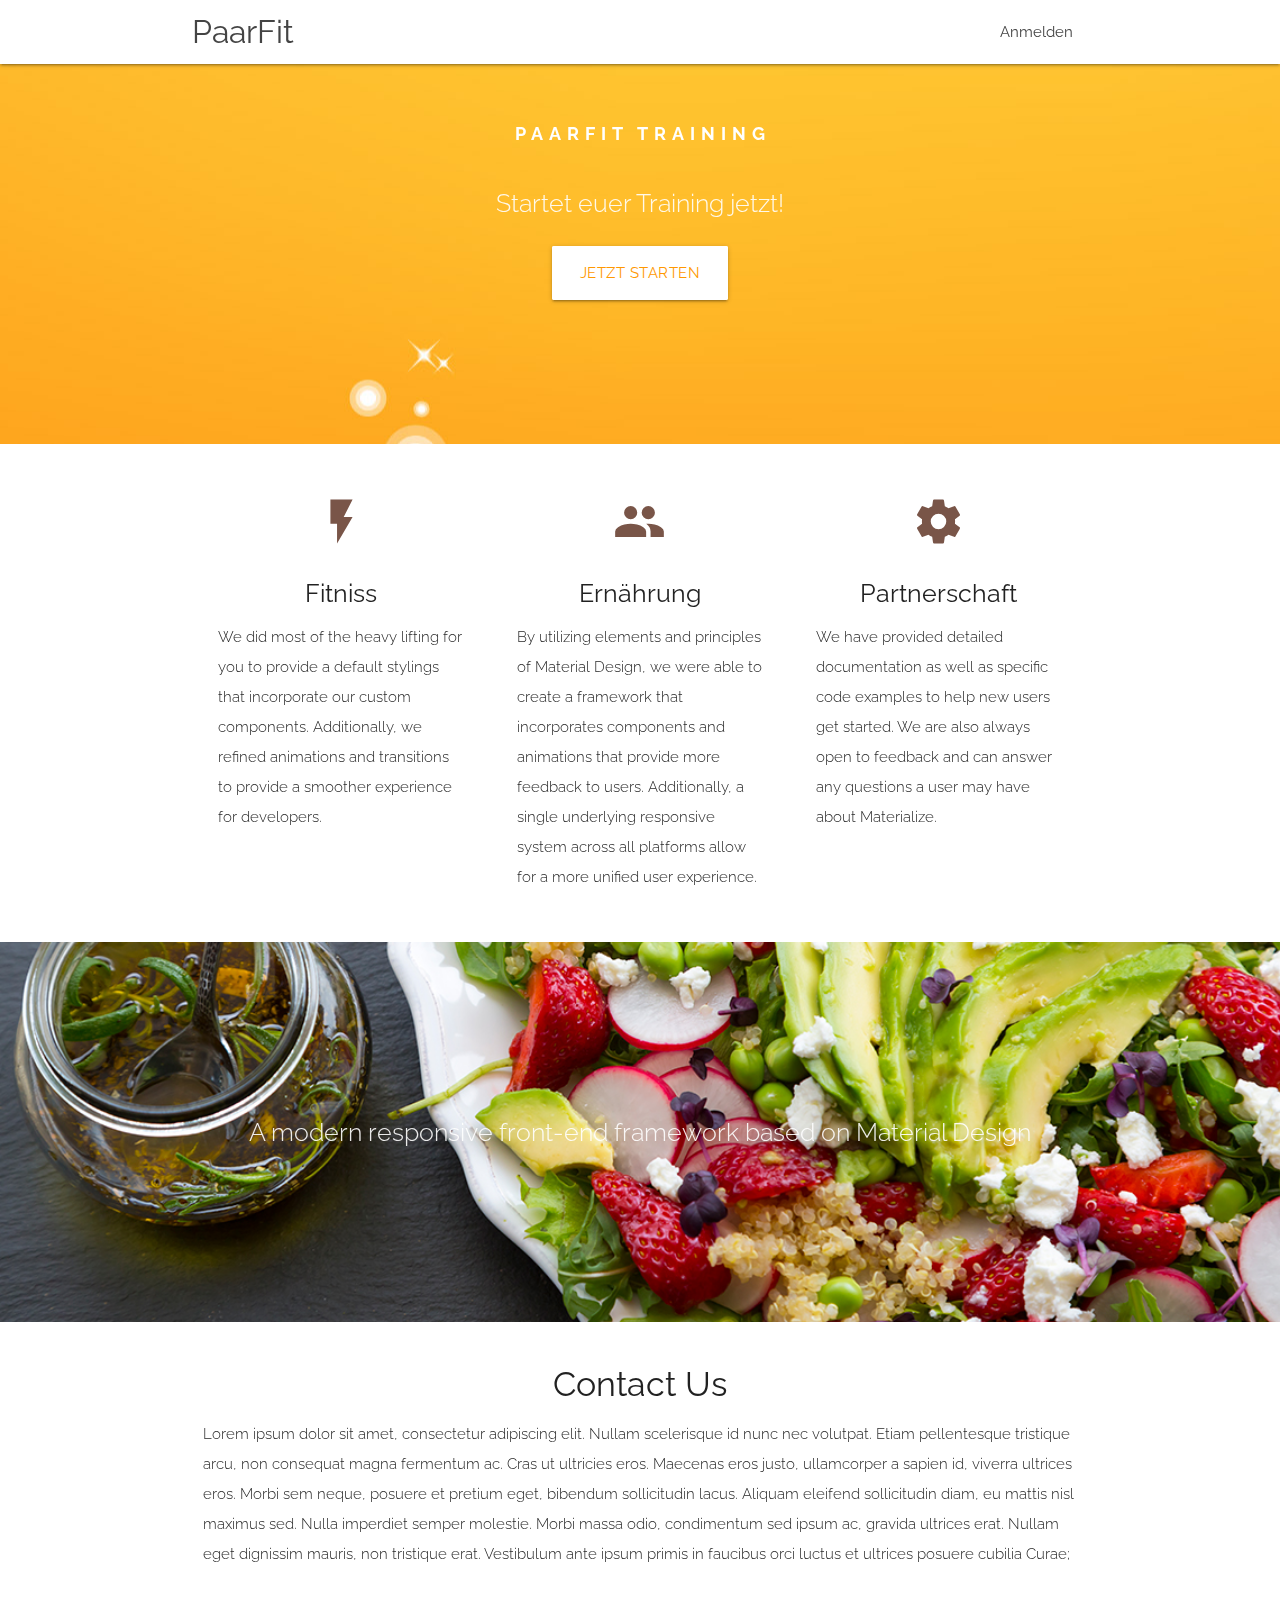
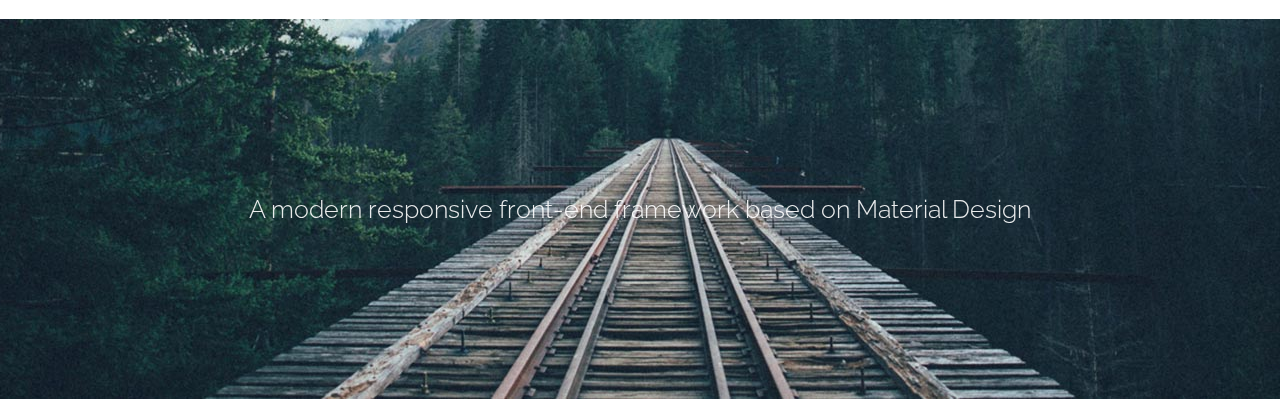
==== index.html @ 43082332 "first commit" ====
<!DOCTYPE html>
<html lang="en">

<head>
  <meta http-equiv="Content-Type" content="text/html; charset=UTF-8" />
  <meta name="viewport" content="width=device-width, initial-scale=1" />
  <title>PaarFit</title>

  <!-- CSS  -->
  <link rel='stylesheet prefetch' href='https://fonts.googleapis.com/css?family=Raleway'>
  <link href="https://fonts.googleapis.com/icon?family=Material+Icons" rel="stylesheet">
  <link href="css/materialize.css" type="text/css" rel="stylesheet" media="screen,projection" />
  <link href="css/style.css" type="text/css" rel="stylesheet" media="screen,projection" />
</head>

<body>
  <nav class="white" role="navigation">
    <div class="nav-wrapper container">
      <a id="logo-container" href="#" class="brand-logo">PaarFit</a>
      <ul class="right hide-on-med-and-down">
        <li><a href="login.html">Anmelden</a></li>
      </ul>

      <ul id="nav-mobile" class="sidenav">
        <li><a href="login.html">Anmelden</a></li>
      </ul>
      <a href="#" data-target="nav-mobile" class="sidenav-trigger"><i class="material-icons">menu</i></a>
    </div>
  </nav>

  <div id="index-banner" class="parallax-container">
    <div class="section no-pad-bot">
      <div class="container">
        <br><br>
        <h1 class="header center white-text">PaarFit Training</h1>
        <div class="row center">
          <h5 class="header col s12 light">Startet euer Training jetzt!</h5>
        </div>
        <div class="row center">
          <a href="login.html" id="download-button" class="btn-large waves-effect pulse white orange-text">Jetzt
            starten</a>
        </div>
        <br><br>

      </div>
    </div>
    <div class="parallax"><img src="img/background1.jpg" alt="Unsplashed background img 1"></div>
  </div>


  <div class="container">
    <div class="section">

      <!--   Icon Section   -->
      <div class="row">
        <div class="col s12 m4">
          <div class="icon-block">
            <h2 class="center brown-text"><i class="material-icons">flash_on</i></h2>
            <h5 class="center">Fitniss</h5>

            <p class="light">We did most of the heavy lifting for you to provide a default stylings that incorporate
              our custom components. Additionally, we refined animations and transitions to provide a smoother
              experience for developers.</p>
          </div>
        </div>

        <div class="col s12 m4">
          <div class="icon-block">
            <h2 class="center brown-text"><i class="material-icons">group</i></h2>
            <h5 class="center">Ernährung</h5>

            <p class="light">By utilizing elements and principles of Material Design, we were able to create a
              framework that incorporates components and animations that provide more feedback to users. Additionally,
              a single underlying responsive system across all platforms allow for a more unified user experience.</p>
          </div>
        </div>

        <div class="col s12 m4">
          <div class="icon-block">
            <h2 class="center brown-text"><i class="material-icons">settings</i></h2>
            <h5 class="center">Partnerschaft</h5>

            <p class="light">We have provided detailed documentation as well as specific code examples to help new
              users get started. We are also always open to feedback and can answer any questions a user may have about
              Materialize.</p>
          </div>
        </div>
      </div>

    </div>
  </div>


  <div class="parallax-container valign-wrapper">
    <div class="section no-pad-bot">
      <div class="container">
        <div class="row center">
          <h5 class="header col s12 light">A modern responsive front-end framework based on Material Design</h5>
        </div>
      </div>
    </div>
    <div class="parallax"><img src="img/background2.jpg" alt="Unsplashed background img 2"></div>
  </div>

  <div class="container">
    <div class="section">

      <div class="row">
        <div class="col s12 center">
          <h3><i class="mdi-content-send brown-text"></i></h3>
          <h4>Contact Us</h4>
          <p class="left-align light">Lorem ipsum dolor sit amet, consectetur adipiscing elit. Nullam scelerisque id
            nunc nec volutpat. Etiam pellentesque tristique arcu, non consequat magna fermentum ac. Cras ut ultricies
            eros. Maecenas eros justo, ullamcorper a sapien id, viverra ultrices eros. Morbi sem neque, posuere et
            pretium eget, bibendum sollicitudin lacus. Aliquam eleifend sollicitudin diam, eu mattis nisl maximus sed.
            Nulla imperdiet semper molestie. Morbi massa odio, condimentum sed ipsum ac, gravida ultrices erat. Nullam
            eget dignissim mauris, non tristique erat. Vestibulum ante ipsum primis in faucibus orci luctus et ultrices
            posuere cubilia Curae;</p>
        </div>
      </div>

    </div>
  </div>


  <div class="parallax-container valign-wrapper">
    <div class="section no-pad-bot">
      <div class="container">
        <div class="row center">
          <h5 class="header col s12 light">A modern responsive front-end framework based on Material Design</h5>
        </div>
      </div>
    </div>
    <div class="parallax"><img src="img/background3.jpg" alt="Unsplashed background img 3"></div>
  </div>




  <!--  Scripts-->
  <script src="https://code.jquery.com/jquery-2.1.1.min.js"></script>
  <script src="js/materialize.js"></script>
  <script src="js/newInit.js"></script>

</body>

</html>
---- css/style.css ----
/* Custom Stylesheet */
/**
 * Use this file to override Materialize files so you can update
 * the core Materialize files in the future
 *
 * Made By MaterializeCSS.com
 */
html {
  font-family: "Raleway", sans-serif;

  background-size: cover;
  min-height: 100%;
}

.sidenav-overlay {
  z-index: 0;
  background-color: rgba(0, 0, 0, 0) !important;
}
img.responsive-img,
video.responsive-video {
  height: 200px !important;
}

h1 {
  font-size: 1.2em;
  font-weight: 700;
  margin-bottom: 1.5em;
  text-align: center;
  text-indent: 6px;
  letter-spacing: 6px;
  line-height: 1.4em;
  text-transform: uppercase;
}

input.submit {
  font-size: 0.8em;
  display: block;
  width: 100%;
  height: 40px;
  background: transparent;
  cursor: pointer;
  vertical-align: middle;
  letter-spacing: 2px;
  text-transform: uppercase;
  border: 1px solid #1e282c;
}
input.submit:hover {
  background-color: #1e282c;
  color: #ffffff;
  transition: 0.2s ease;
}

.content label,
.container .content input,
.container .content .extra-link {
  -moz-animation: slideIn 0.4s ease-in-out;
  -webkit-animation: slideIn 0.4s ease-in-out;
  animation: slideIn 0.4s ease-in-out;
}

nav ul a,
nav .brand-logo {
  color: #444;
}

p {
  line-height: 2rem;
}

.sidenav-trigger {
  color: #26a69a;
}

.parallax-container {
  min-height: 380px;
  line-height: 0;
  height: auto;
  color: rgba(255, 255, 255, 0.9);
}
.parallax-container .section {
  width: 100%;
}

@media only screen and (max-width: 992px) {
  .parallax-container .section {
    position: absolute;
    top: 40%;
  }
  #index-banner .section {
    top: 10%;
  }
}

@media only screen and (max-width: 600px) {
  #index-banner .section {
    top: 0;
  }
}

.icon-block {
  padding: 0 15px;
}
.icon-block .material-icons {
  font-size: inherit;
}

footer.page-footer {
  margin: 0;
}
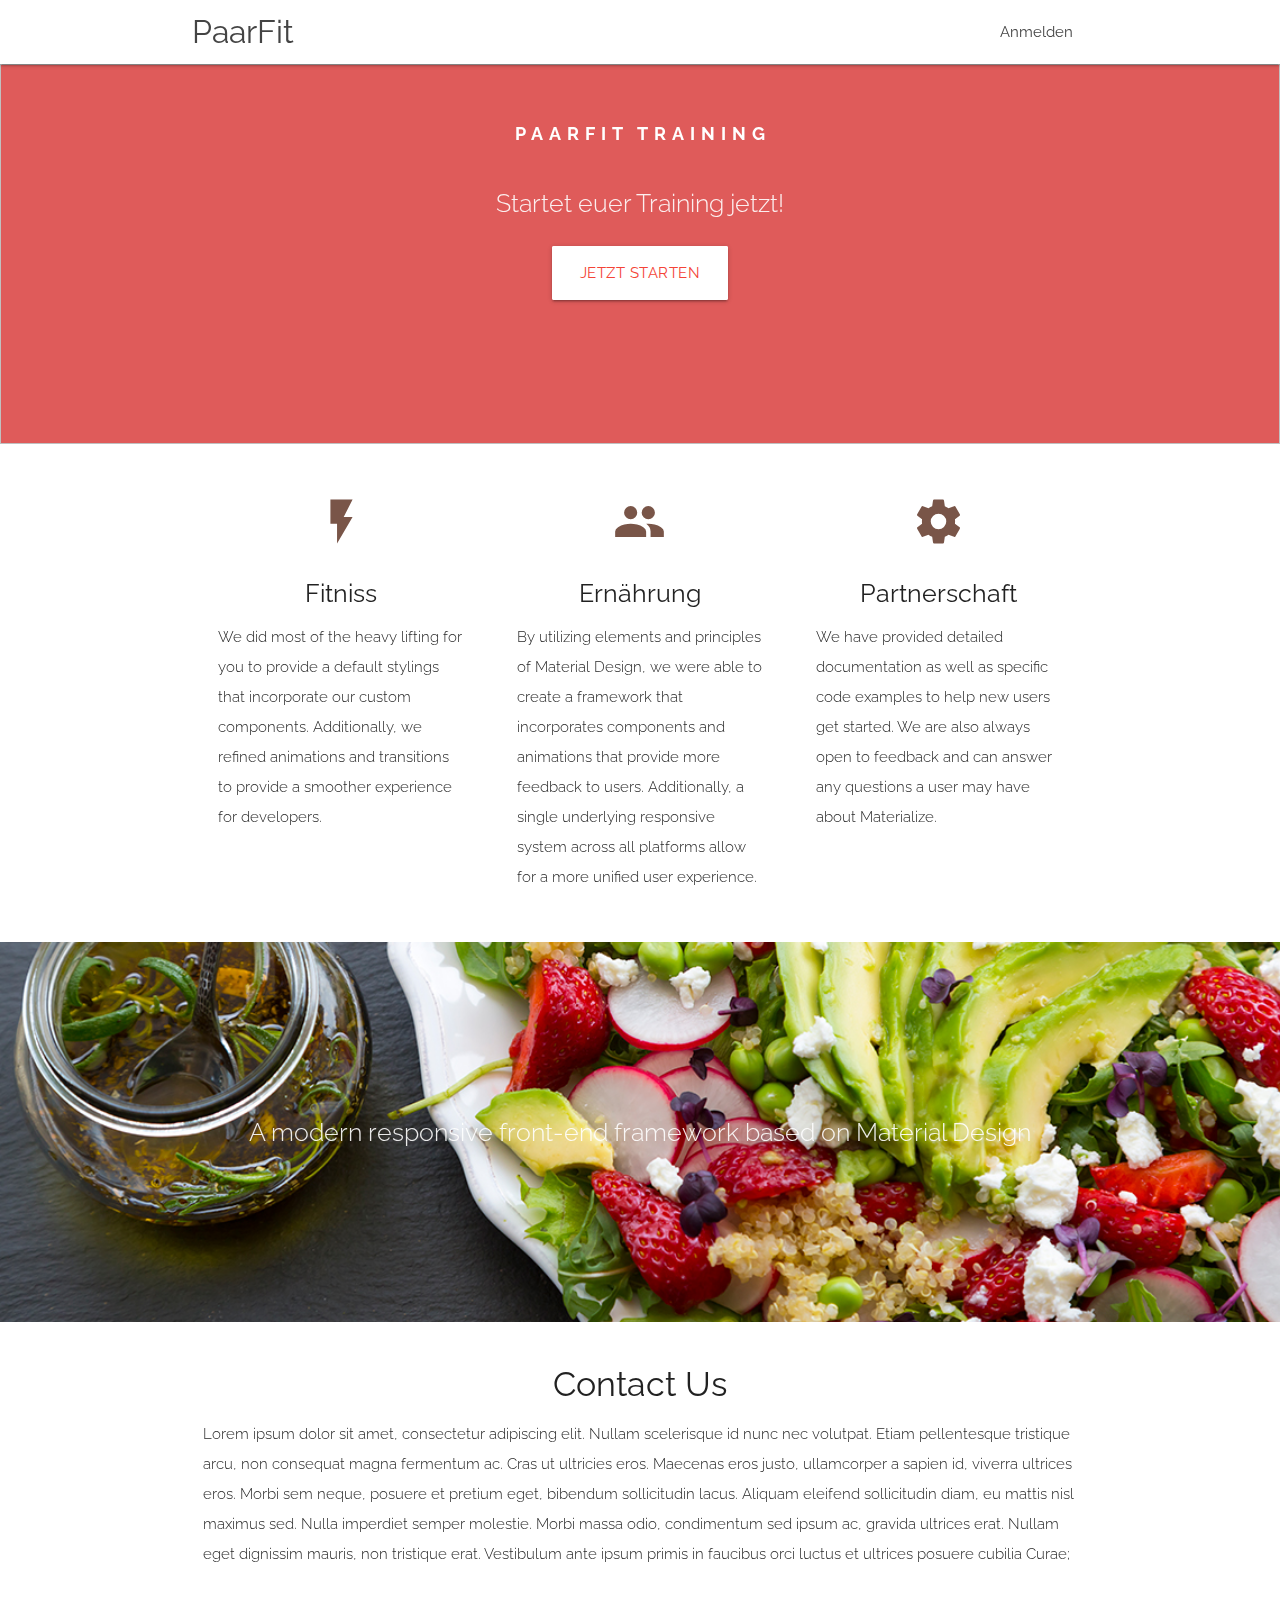
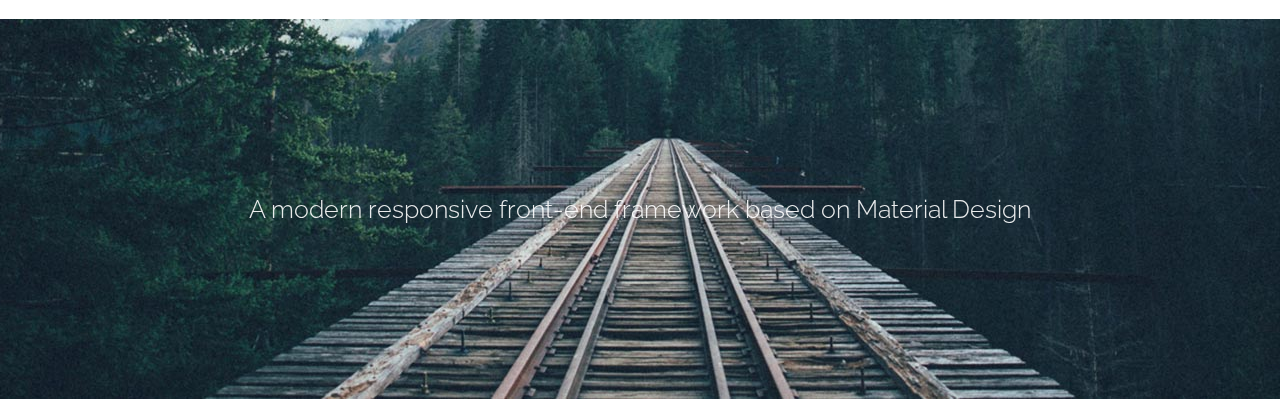
==== commit 14ee7c57: "some changes" ====
--- a/index.html
+++ b/index.html
@@ -11,6 +11,7 @@
   <link href="https://fonts.googleapis.com/icon?family=Material+Icons" rel="stylesheet">
   <link href="css/materialize.css" type="text/css" rel="stylesheet" media="screen,projection" />
   <link href="css/style.css" type="text/css" rel="stylesheet" media="screen,projection" />
+  
 </head>
 
 <body>
@@ -37,14 +38,14 @@
           <h5 class="header col s12 light">Startet euer Training jetzt!</h5>
         </div>
         <div class="row center">
-          <a href="login.html" id="download-button" class="btn-large waves-effect pulse white orange-text">Jetzt
+          <a href="login.html" id="download-button" class="btn-large waves-effect pulse white red-text">Jetzt
             starten</a>
         </div>
         <br><br>
 
       </div>
     </div>
-    <div class="parallax"><img src="img/background1.jpg" alt="Unsplashed background img 1"></div>
+    <div class="parallax"><img style ="background-color: rgb(223, 91, 90);"></div>
   </div>
 
 
